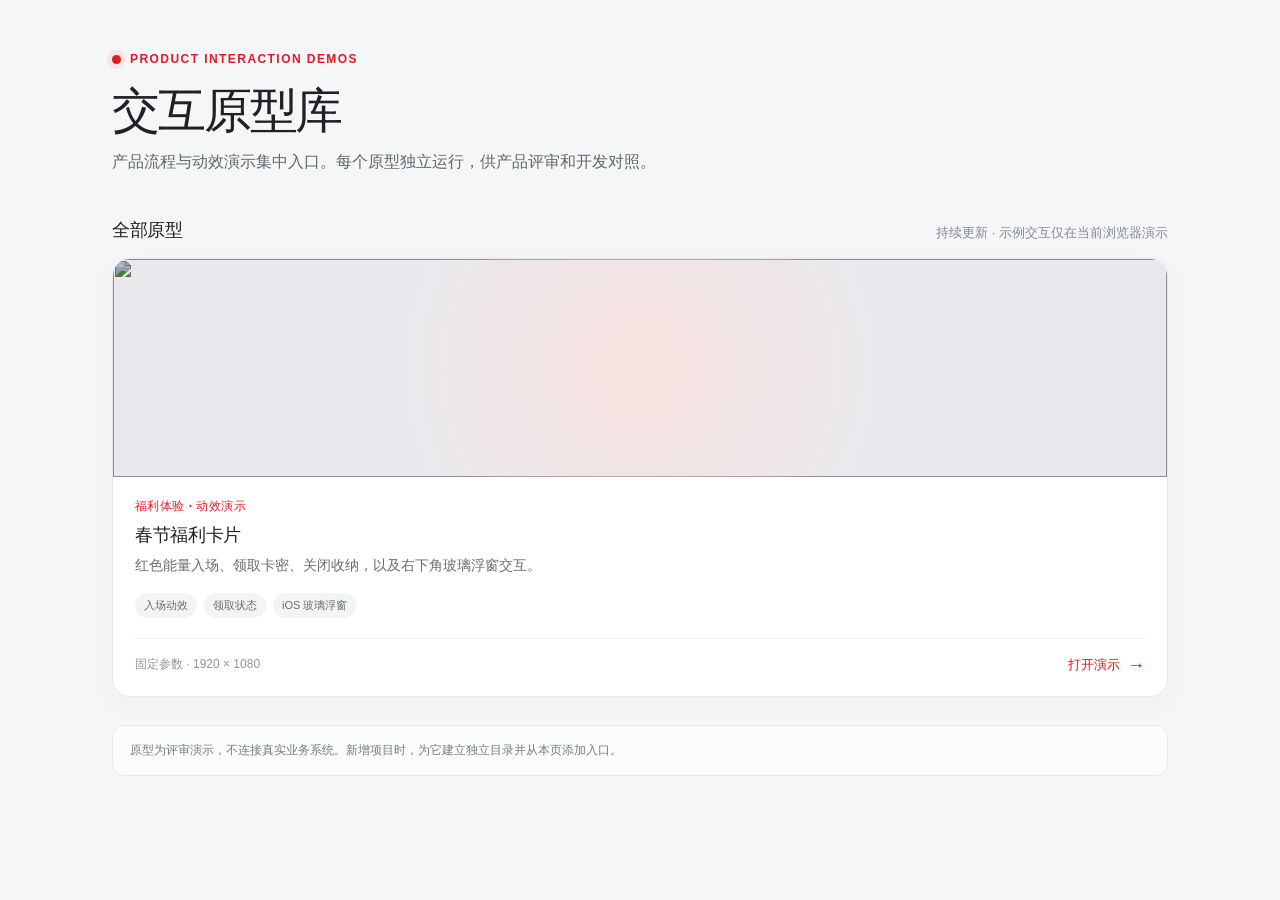
==== index.html @ 309a91a9 "添加原型库首页和项目说明" ====
<!doctype html>
<html lang="zh-CN">
<head>
  <meta charset="utf-8">
  <meta name="viewport" content="width=device-width,initial-scale=1">
  <meta name="description" content="产品交互原型库：可点击的交互演示与评审入口。">
  <title>交互原型库</title>
  <style>
    :root{font-family:Inter,-apple-system,BlinkMacSystemFont,"PingFang SC","Microsoft YaHei",sans-serif;color:#202124;background:#f5f6f8;font-synthesis:none}
    *{box-sizing:border-box}
    body{margin:0;min-width:320px}
    .page{max-width:1120px;margin:auto;padding:52px 32px 72px}
    .eyebrow{display:flex;align-items:center;gap:9px;color:#e21b23;font-size:12px;font-weight:750;letter-spacing:.12em;text-transform:uppercase}
    .eyebrow-mark{width:9px;height:9px;border-radius:50%;background:#e21b23;box-shadow:0 0 0 5px #e21b2314}
    h1{margin:18px 0 10px;font-size:clamp(32px,5vw,48px);letter-spacing:-.045em;line-height:1.12}
    .intro{max-width:650px;margin:0;color:#62666d;font-size:16px;line-height:1.75}
    .section-head{display:flex;align-items:end;justify-content:space-between;gap:20px;margin:42px 0 16px}
    .section-head h2{margin:0;font-size:18px;letter-spacing:-.02em}
    .section-head p{margin:0;color:#858991;font-size:13px}
    .grid{display:grid;grid-template-columns:repeat(auto-fit,minmax(min(100%,320px),1fr));gap:18px}
    .card{overflow:hidden;border:1px solid #e7e8eb;border-radius:18px;background:#fff;box-shadow:0 8px 28px #24293608;transition:transform .2s ease,box-shadow .2s ease}
    .card:hover{transform:translateY(-3px);box-shadow:0 14px 34px #24293612}
    .preview{position:relative;height:218px;overflow:hidden;background:#e9e9ed}
    .preview-bg{width:100%;height:100%;object-fit:cover;object-position:top;filter:brightness(.74)}
    .preview-card{position:absolute;left:50%;top:50%;width:23%;height:auto;transform:translate(-50%,-46%);border-radius:7px;box-shadow:0 12px 32px #0005}
    .preview-glow{position:absolute;left:50%;top:50%;width:48%;aspect-ratio:1;border-radius:50%;background:radial-gradient(circle,#ffded8a8,transparent 68%);transform:translate(-50%,-50%);pointer-events:none}
    .card-body{padding:21px 22px 22px}
    .category{color:#e21b23;font-size:12px;font-weight:700;letter-spacing:.04em}
    .card h3{margin:8px 0 7px;font-size:18px;letter-spacing:-.02em}
    .card-copy{margin:0;color:#686c73;font-size:14px;line-height:1.65}
    .tags{display:flex;flex-wrap:wrap;gap:7px;margin-top:16px}
    .tag{padding:5px 9px;border-radius:999px;background:#f3f4f6;color:#686c73;font-size:11px}
    .card-footer{display:flex;align-items:center;justify-content:space-between;gap:12px;margin-top:20px;padding-top:17px;border-top:1px solid #f0f1f3}
    .updated{color:#92959b;font-size:12px}
    .open{display:inline-flex;align-items:center;gap:7px;color:#d9161e;font-size:13px;font-weight:700;text-decoration:none}
    .open:hover{text-decoration:underline}
    .arrow{font-size:18px;line-height:1}
    .note{margin-top:28px;padding:15px 17px;border:1px solid #e8e9ed;border-radius:12px;background:#ffffffa8;color:#777b83;font-size:12px;line-height:1.6}
    @media(max-width:600px){.page{padding:36px 18px 52px}.section-head{align-items:start;flex-direction:column;gap:6px}.preview{height:190px}}
    @media(prefers-reduced-motion:reduce){.card{transition:none}.card:hover{transform:none}}
  </style>
</head>
<body>
  <main class="page">
    <div class="eyebrow"><span class="eyebrow-mark" aria-hidden="true"></span>PRODUCT INTERACTION DEMOS</div>
    <h1>交互原型库</h1>
    <p class="intro">产品流程与动效演示集中入口。每个原型独立运行，供产品评审和开发对照。</p>

    <div class="section-head">
      <h2>全部原型</h2>
      <p>持续更新 · 示例交互仅在当前浏览器演示</p>
    </div>

    <section class="grid" aria-label="原型列表">
      <article class="card">
        <a href="./spring-festival-card-entry/" aria-label="打开春节福利卡片动效演示" style="display:block;position:relative;text-decoration:none">
          <div class="preview" aria-hidden="true">
            <img class="preview-bg" src="./spring-festival-card-entry/assets/background.png" alt="">
            <div class="preview-glow"></div>
            <img class="preview-card" src="./spring-festival-card-entry/assets/popup.png" alt="">
          </div>
        </a>
        <div class="card-body">
          <div class="category">福利体验 · 动效演示</div>
          <h3>春节福利卡片</h3>
          <p class="card-copy">红色能量入场、领取卡密、关闭收纳，以及右下角玻璃浮窗交互。</p>
          <div class="tags"><span class="tag">入场动效</span><span class="tag">领取状态</span><span class="tag">iOS 玻璃浮窗</span></div>
          <div class="card-footer">
            <span class="updated">固定参数 · 1920 × 1080</span>
            <a class="open" href="./spring-festival-card-entry/">打开演示 <span class="arrow" aria-hidden="true">→</span></a>
          </div>
        </div>
      </article>
    </section>

    <p class="note">原型为评审演示，不连接真实业务系统。新增项目时，为它建立独立目录并从本页添加入口。</p>
  </main>
</body>
</html>
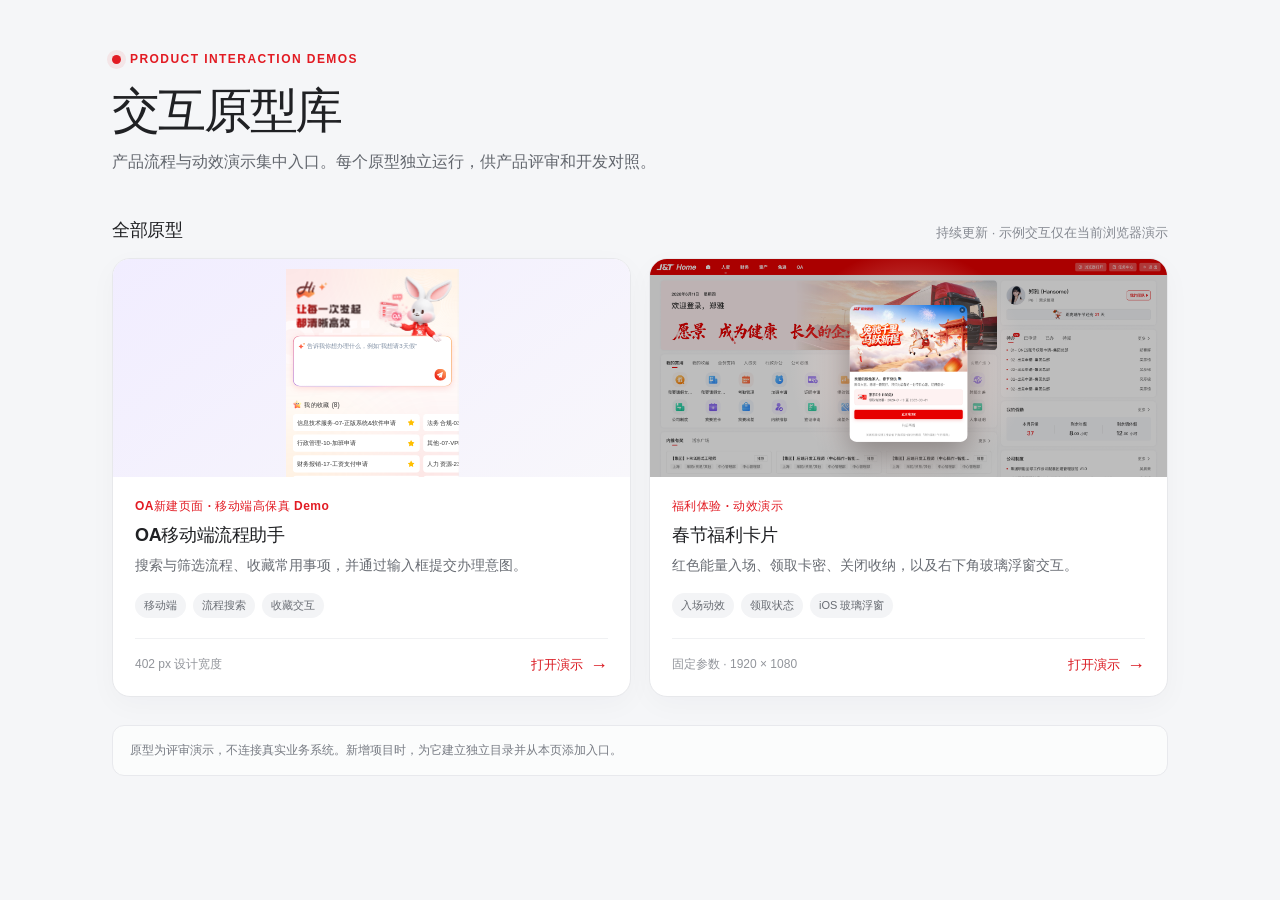
==== commit deeff46f: "更新原型库首页和项目入口" ====
--- a/index.html
+++ b/index.html
@@ -24,6 +24,8 @@
     .preview-bg{width:100%;height:100%;object-fit:cover;object-position:top;filter:brightness(.74)}
     .preview-card{position:absolute;left:50%;top:50%;width:23%;height:auto;transform:translate(-50%,-46%);border-radius:7px;box-shadow:0 12px 32px #0005}
     .preview-glow{position:absolute;left:50%;top:50%;width:48%;aspect-ratio:1;border-radius:50%;background:radial-gradient(circle,#ffded8a8,transparent 68%);transform:translate(-50%,-50%);pointer-events:none}
+    .oa-preview{background:linear-gradient(145deg,#f1edff,#f8f7fb)}
+    .oa-preview iframe{position:absolute;left:50%;top:10px;width:402px;height:999px;border:0;pointer-events:none;transform:translateX(-50%) scale(.43);transform-origin:top center}
     .card-body{padding:21px 22px 22px}
     .category{color:#e21b23;font-size:12px;font-weight:700;letter-spacing:.04em}
     .card h3{margin:8px 0 7px;font-size:18px;letter-spacing:-.02em}
@@ -53,6 +55,23 @@
 
     <section class="grid" aria-label="原型列表">
       <article class="card">
+        <a href="./oa-new-page/" aria-label="打开 OA新建页面移动端演示" style="display:block;position:relative;text-decoration:none">
+          <div class="preview oa-preview" aria-hidden="true">
+            <iframe src="./oa-new-page/" title="OA新建页面移动端预览" loading="lazy" tabindex="-1"></iframe>
+          </div>
+        </a>
+        <div class="card-body">
+          <div class="category">OA新建页面 · 移动端高保真 Demo</div>
+          <h3>OA移动端流程助手</h3>
+          <p class="card-copy">搜索与筛选流程、收藏常用事项，并通过输入框提交办理意图。</p>
+          <div class="tags"><span class="tag">移动端</span><span class="tag">流程搜索</span><span class="tag">收藏交互</span></div>
+          <div class="card-footer">
+            <span class="updated">402 px 设计宽度</span>
+            <a class="open" href="./oa-new-page/">打开演示 <span class="arrow" aria-hidden="true">→</span></a>
+          </div>
+        </div>
+      </article>
+      <article class="card">
         <a href="./spring-festival-card-entry/" aria-label="打开春节福利卡片动效演示" style="display:block;position:relative;text-decoration:none">
           <div class="preview" aria-hidden="true">
             <img class="preview-bg" src="./spring-festival-card-entry/assets/background.png" alt="">
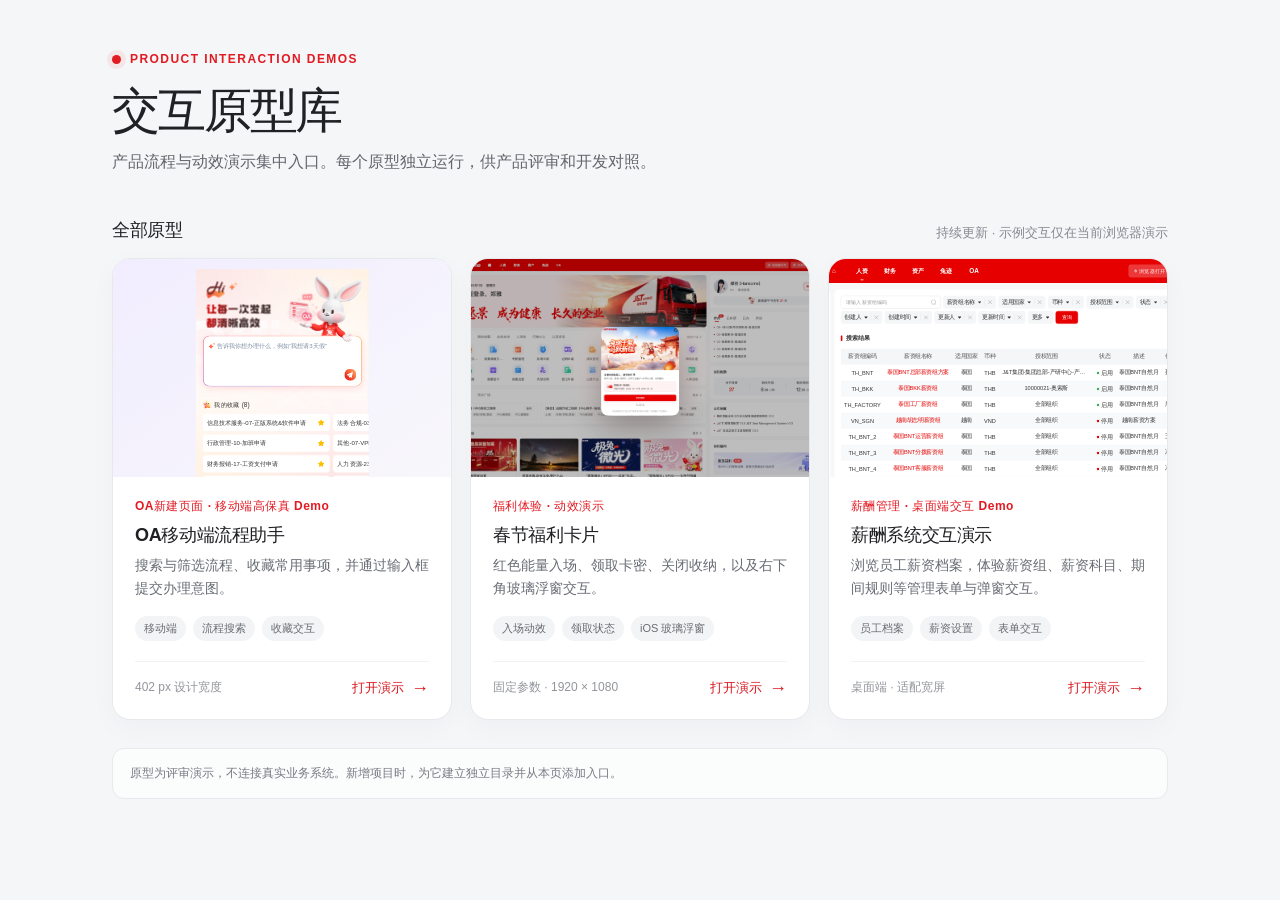
==== commit da1493b7: "Add payroll system to demo catalog" ====
--- a/index.html
+++ b/index.html
@@ -26,6 +26,8 @@
     .preview-glow{position:absolute;left:50%;top:50%;width:48%;aspect-ratio:1;border-radius:50%;background:radial-gradient(circle,#ffded8a8,transparent 68%);transform:translate(-50%,-50%);pointer-events:none}
     .oa-preview{background:linear-gradient(145deg,#f1edff,#f8f7fb)}
     .oa-preview iframe{position:absolute;left:50%;top:10px;width:402px;height:999px;border:0;pointer-events:none;transform:translateX(-50%) scale(.43);transform-origin:top center}
+    .payroll-preview{background:#f4f5f7}
+    .payroll-preview iframe{position:absolute;left:50%;top:0;width:1280px;height:545px;border:0;pointer-events:none;transform:translateX(-50%) scale(.4);transform-origin:top center}
     .card-body{padding:21px 22px 22px}
     .category{color:#e21b23;font-size:12px;font-weight:700;letter-spacing:.04em}
     .card h3{margin:8px 0 7px;font-size:18px;letter-spacing:-.02em}
@@ -90,6 +92,23 @@
           </div>
         </div>
       </article>
+      <article class="card">
+        <a href="./payroll-system/" aria-label="打开薪酬系统桌面端交互演示" style="display:block;position:relative;text-decoration:none">
+          <div class="preview payroll-preview" aria-hidden="true">
+            <iframe src="./payroll-system/" title="薪酬系统桌面端预览" loading="lazy" tabindex="-1"></iframe>
+          </div>
+        </a>
+        <div class="card-body">
+          <div class="category">薪酬管理 · 桌面端交互 Demo</div>
+          <h3>薪酬系统交互演示</h3>
+          <p class="card-copy">浏览员工薪资档案，体验薪资组、薪资科目、期间规则等管理表单与弹窗交互。</p>
+          <div class="tags"><span class="tag">员工档案</span><span class="tag">薪资设置</span><span class="tag">表单交互</span></div>
+          <div class="card-footer">
+            <span class="updated">桌面端 · 适配宽屏</span>
+            <a class="open" href="./payroll-system/">打开演示 <span class="arrow" aria-hidden="true">→</span></a>
+          </div>
+        </div>
+      </article>
     </section>
 
     <p class="note">原型为评审演示，不连接真实业务系统。新增项目时，为它建立独立目录并从本页添加入口。</p>
